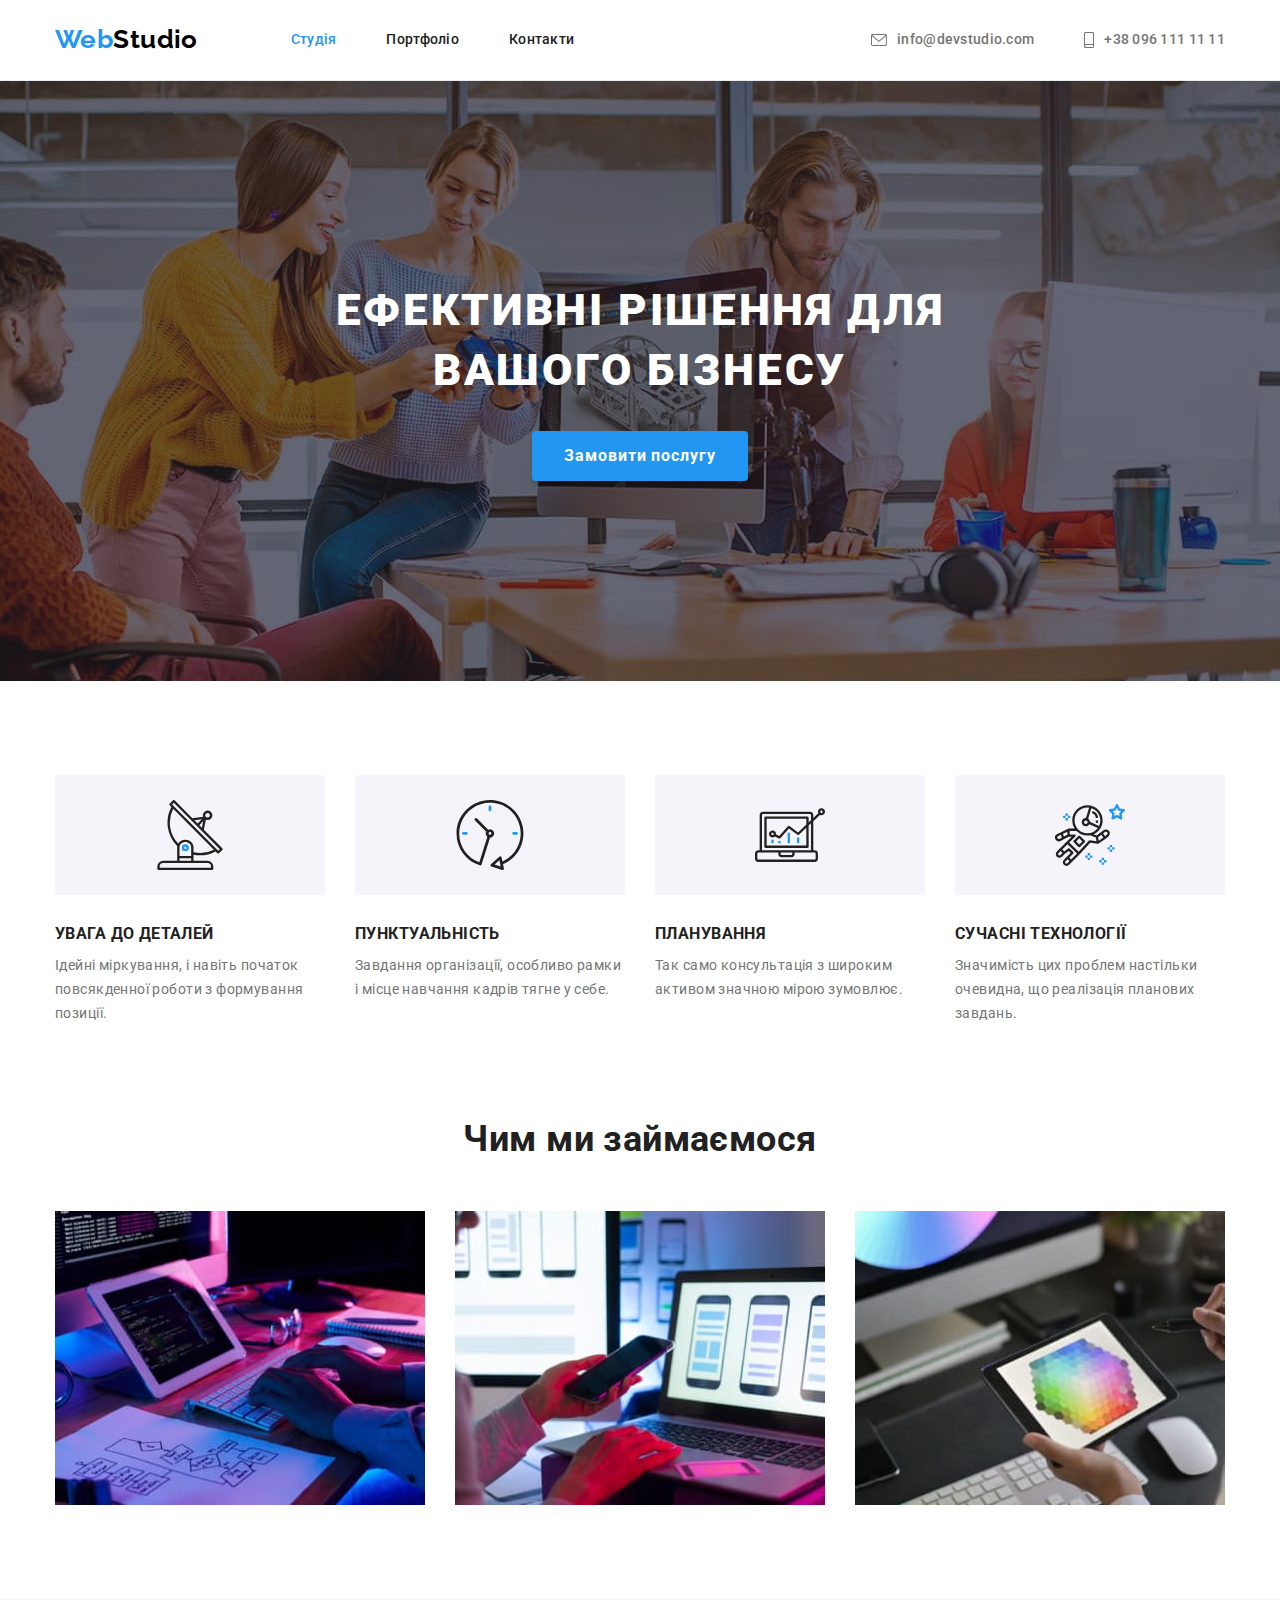
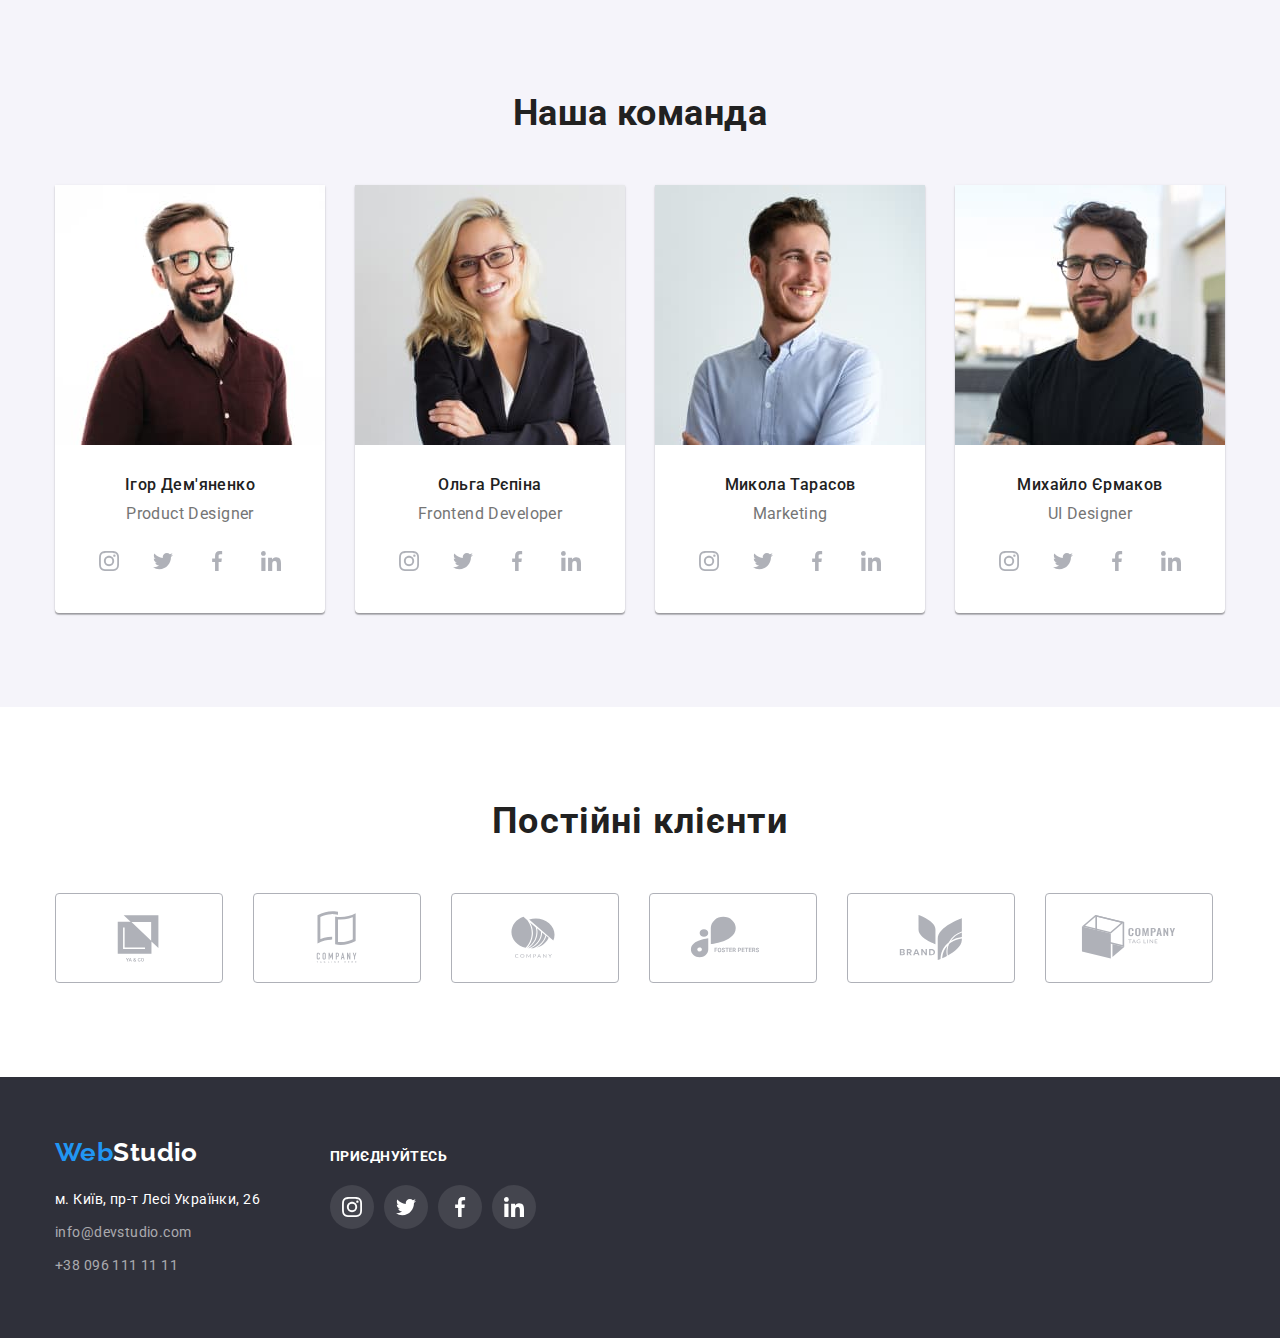
==== index.html @ b89c9b1a "перенес файлы" ====
<!DOCTYPE html>
<html lang="uk">
  <head>
    <meta charset="UTF-8" />
    <meta http-equiv="X-UA-Compatible" content="IE=edge" />
    <meta name="viewport" content="width=device-width, initial-scale=1.0" />
    <title>Web Studio</title>
    <link rel="preconnect" href="https://fonts.googleapis.com" />
    <link rel="preconnect" href="https://fonts.gstatic.com" crossorigin />
    <link
      href="https://fonts.googleapis.com/css2?family=Montserrat:wght@400;500;600&family=Raleway:wght@700&family=Roboto:wght@400;500;700;900&display=swap"
      rel="stylesheet"
    />
    <link
      rel="stylesheet"
      href="https://cdnjs.cloudflare.com/ajax/libs/modern-normalize/1.1.0/modern-normalize.min.css"
    />
    <link rel="stylesheet" href="./css/styles.css" />
  </head>
  <body>
    <!--хедер сайта-->
    <header>
      <div class="header container">
        <nav class="nav">
          <a href="./index.html" class="logo list"> <span class="span">Web</span>Studio</a>

          <ul class="site-nav list">
            <li class="nav-item"><a href="./index.html" class="studoi list">Студія</a></li>

            <li class="nav-item"><a href="./portfolio.html" class="link list">Портфоліо</a></li>

            <li class="nav-item"><a href="./index.html" class="link list">Контакти</a></li>
          </ul>
        </nav>

        <ul class="auth-nav list">
          <li class="auth-item">
            <a href="mailto:info@devstudio.com" class="link list">
              <svg class="mail">
                <use href="./images/symbol-defs-opt.svg#icon-envelope"></use>
              </svg>
              info@devstudio.com</a
            >
          </li>
          <li class="auth-item">
            <a href="tel:+380961111111" class="link list">
              <svg class="telephone">
                <use href="./images/symbol-defs-opt.svg#icon-smartphone"></use></svg
              >+38 096 111 11 11</a
            >
          </li>
        </ul>
      </div>
    </header>

    <main>
      <!--Приветствие! -->

      <section class="section-greeting">
        <div class="container">
          <h1>Ефективні рішення для вашого бізнесу</h1>
          <button type="button" class="button">Замовити послугу</button>
        </div>
      </section>

      <!--особенности!-->

      <section class="section-features">
        <div class="container">
          <h2>особенности</h2>
          <ul class="features list no-margin">
            <li class="features-item">
              <div class="svg">
                <svg class="icon">
                  <use href="./images/symbol-defs-opt.svg#icon-antenna"></use>
                </svg>
              </div>
              <h3 class="features-title">УВАГА ДО ДЕТАЛЕЙ</h3>
              <p class="no-margin">
                Ідейні міркування, і навіть початок повсякденної роботи з формування позиції.
              </p>
            </li>

            <li class="features-item">
              <div class="svg">
                <svg class="icon">
                  <use href="./images/symbol-defs-opt.svg#icon-clock"></use>
                </svg>
              </div>
              <h3 class="features-title">ПУНКТУАЛЬНІСТЬ</h3>
              <p class="no-margin">
                Завдання організації, особливо рамки і місце навчання кадрів тягне у себе.
              </p>
            </li>

            <li class="features-item">
              <div class="svg">
                <svg class="icon">
                  <use href="./images/symbol-defs-opt.svg#icon-diagram"></use>
                </svg>
              </div>
              <h3 class="features-title">ПЛАНУВАННЯ</h3>
              <p class="no-margin">
                Так само консультація з широким активом значною мірою зумовлює.
              </p>
            </li>

            <li class="features-item">
              <div class="svg">
                <svg class="icon">
                  <use href="./images/symbol-defs-opt.svg#icon-astronaut"></use>
                </svg>
              </div>
              <h3 class="features-title">СУЧАСНІ ТЕХНОЛОГІЇ</h3>
              <p class="no-margin">
                Значимість цих проблем настільки очевидна, що реалізація планових завдань.
              </p>
            </li>
          </ul>
        </div>
      </section>

      <!--сфера деятельности!-->

      <section class="section-scope">
        <div class="container">
          <h2 class="scope-title">Чим ми займаємося</h2>

          <ul class="scope-content list no-margin">
            <li class="content-item">
              <img src="./images/box1.jpg" alt="програмування" width="370" />
            </li>

            <li class="item">
              <img src="./images/box2.jpg" alt="адаптація мобільної версії" width="370" />
            </li>

            <li class="item">
              <img src="./images/box3.jpg" alt="дизайн" width="370" />
            </li>
          </ul>
        </div>
      </section>

      <!-- Наша команда-->

      <section class="section-team">
        <div class="container">
          <h2 class="title-team">Наша команда</h2>
          <ul class="team-card list no-margin">
            <li class="card-item">
              <img src="./images/igor.jpg" alt="фото дизайнера продуктів" width="270" />
              <h3 class="card-title">Ігор Дем'яненко</h3>
              <p class="card-text">Product Designer</p>

              <ul class="team-social list no-margin">
                <li class="social-item">
                  <a class="icon" href="https://www.instagram.com/"
                    ><svg width="20" height="20">
                      <use href="./images/symbol-defs-opt.svg#icon-instagram"></use></svg
                  ></a>
                </li>

                <li class="social-item">
                  <a href="https://twitter.com/" class="icon">
                    <svg width="20" height="20">
                      <use href="./images/symbol-defs-opt.svg#icon-twitter"></use></svg
                  ></a>
                </li>

                <li class="social-item">
                  <a href="https://www.facebook.com/" class="icon">
                    <svg width="20" height="20">
                      <use href="./images/symbol-defs-opt.svg#icon-facebook"></use></svg
                  ></a>
                </li>

                <li class="social-item">
                  <a href="https://www.linkedin.com/" class="icon">
                    <svg width="20" height="20">
                      <use href="./images/symbol-defs-opt.svg#icon-linkedin"></use></svg
                  ></a>
                </li>
              </ul>
            </li>

            <li class="card-item">
              <img src="./images/olga.jpg" alt="фото фронтенд розробника" width="270" />
              <h3 class="card-title">Ольга Рєпіна</h3>
              <p class="card-text">Frontend Developer</p>

              <ul class="team-social list no-margin">
                <li class="social-item">
                  <a href="https://www.instagram.com/" class="icon">
                    <svg width="20" height="20">
                      <use href="./images/symbol-defs-opt.svg#icon-instagram"></use></svg
                  ></a>
                </li>

                <li class="social-item">
                  <a href="https://twitter.com/" class="icon">
                    <svg width="20" height="20">
                      <use href="./images/symbol-defs-opt.svg#icon-twitter"></use></svg
                  ></a>
                </li>

                <li class="social-item">
                  <a href="https://www.facebook.com/" class="icon">
                    <svg width="20" height="20">
                      <use href="./images/symbol-defs-opt.svg#icon-facebook"></use></svg
                  ></a>
                </li>

                <li class="social-item">
                  <a href="https://www.linkedin.com/" class="icon">
                    <svg width="20" height="20">
                      <use href="./images/symbol-defs-opt.svg#icon-linkedin"></use></svg
                  ></a>
                </li>
              </ul>
            </li>

            <li class="card-item">
              <img src="./images/mukola.jpg" alt="фото маркетолога" width="270" />
              <h3 class="card-title">Микола Тарасов</h3>
              <p class="card-text">Marketing</p>

              <ul class="team-social list no-margin">
                <li class="social-item">
                  <a href="https://www.instagram.com/" class="icon">
                    <svg width="20" height="20">
                      <use href="./images/symbol-defs-opt.svg#icon-instagram"></use></svg
                  ></a>
                </li>

                <li class="social-item">
                  <a href="https://twitter.com/" class="icon">
                    <svg width="20" height="20">
                      <use href="./images/symbol-defs-opt.svg#icon-twitter"></use></svg
                  ></a>
                </li>

                <li class="social-item">
                  <a href="https://www.facebook.com/" class="icon">
                    <svg width="20" height="20">
                      <use href="./images/symbol-defs-opt.svg#icon-facebook"></use></svg
                  ></a>
                </li>

                <li class="social-item">
                  <a href="https://www.linkedin.com/" class="icon">
                    <svg width="20" height="20">
                      <use href="./images/symbol-defs-opt.svg#icon-linkedin"></use></svg
                  ></a>
                </li>
              </ul>
            </li>

            <li class="card-item">
              <img src="./images/mikhailo.jpg" alt="Фото веб дизайнера" width="270" />
              <h3 class="card-title">Михайло Єрмаков</h3>
              <p class="card-text">UI Designer</p>

              <ul class="team-social list no-margin">
                <li class="social-item">
                  <a href="https://www.instagram.com/" class="icon">
                    <svg width="20" height="20">
                      <use href="./images/symbol-defs-opt.svg#icon-instagram"></use></svg
                  ></a>
                </li>

                <li class="social-item">
                  <a href="https://twitter.com/" class="icon">
                    <svg width="20" height="20">
                      <use href="./images/symbol-defs-opt.svg#icon-twitter"></use></svg
                  ></a>
                </li>

                <li class="social-item">
                  <a href="https://www.facebook.com/" class="icon">
                    <svg width="20" height="20">
                      <use href="./images/symbol-defs-opt.svg#icon-facebook"></use></svg
                  ></a>
                </li>

                <li class="social-item">
                  <a href="https://www.linkedin.com/" class="icon">
                    <svg width="20" height="20">
                      <use href="./images/symbol-defs-opt.svg#icon-linkedin"></use></svg
                  ></a>
                </li>
              </ul>
            </li>
          </ul>
        </div>
      </section>

      <!-- наши клиенты! -->

      <section class="clients">
        <div class="container">
          <h2 class="clients-title">Постійні клієнти</h2>
          <ul class="client-content list no-margin">
            <li class="client-item">
              <a href="" class="item">
                <svg width="106" height="60">
                  <use href="./images/symbol-defs-opt.svg#icon-partner1"></use></svg
              ></a>
            </li>

            <li class="client-item">
              <a href="" class="item">
                <svg width="106" height="60">
                  <use href="./images/symbol-defs-opt.svg#icon-partner2"></use></svg
              ></a>
            </li>

            <li class="client-item">
              <a href="" class="item">
                <svg width="106" height="60">
                  <use href="./images/symbol-defs-opt.svg#icon-partner3"></use></svg
              ></a>
            </li>

            <li class="client-item">
              <a href="" class="item">
                <svg width="106" height="60">
                  <use href="./images/symbol-defs-opt.svg#icon-partner4"></use></svg
              ></a>
            </li>

            <li class="client-item">
              <a href="" class="item">
                <svg width="106" height="60">
                  <use href="./images/symbol-defs-opt.svg#icon-partner5"></use></svg
              ></a>
            </li>

            <li class="client-item">
              <a href="" class="item">
                <svg width="106" height="60">
                  <use href="./images/symbol-defs-opt.svg#icon-partner6"></use></svg
              ></a>
            </li>
          </ul>
        </div>
      </section>
    </main>

    <!--подвал!-->

    <footer class="footer">
      <div class="footer-container container">
        <address>
          <a href="./index.html" class="logo list"> <span class="span">Web</span>Studio</a>
          <ul class="site-address list no-margin">
            <li class="address-item">
              <a
                href="https://goo.gl/maps/yjSmeDeuVUnGaKGq8"
                target="_blank"
                rel="noreferrer noopener"
                class="link map list"
              >
                м. Київ, пр-т Лесі Українки, 26
              </a>
            </li>

            <li class="address-item">
              <a href="mailto:info@devstudio.com" class="link contact list">info@devstudio.com</a>
            </li>

            <li class="address-item">
              <a href="tel:+380961111111" class="link contact list">+38 096 111 11 11</a>
            </li>
          </ul>
        </address>
        <div class="footer-right">
          <p class="social-title">приєднуйтесь</p>
          <ul class="footer-social list no-margin">
            <li class="footer-item">
              <a class="icon" href="https://www.instagram.com/"
                ><svg width="20" height="20">
                  <use href="./images/symbol-defs-opt.svg#icon-instagram"></use>
                </svg>
              </a>
            </li>

            <li class="footer-item">
              <a href="https://twitter.com/" class="icon">
                <svg width="20" height="20">
                  <use href="./images/symbol-defs-opt.svg#icon-twitter"></use></svg
              ></a>
            </li>

            <li class="footer-item">
              <a href="https://www.facebook.com/" class="icon">
                <svg width="20" height="20">
                  <use href="./images/symbol-defs-opt.svg#icon-facebook"></use></svg
              ></a>
            </li>

            <li class="footer-item">
              <a href="https://www.linkedin.com/" class="icon">
                <svg width="20" height="20">
                  <use href="./images/symbol-defs-opt.svg#icon-linkedin"></use></svg
              ></a>
            </li>
          </ul>
        </div>
      </div>
    </footer>
  </body>
</html>
---- css/styles.css ----
/* цвет фона       #FFFFFF*/
/* цвет  переменной #FFFFFF */
/* цвет заголовков #212121 */
/* цвет текста навигации #212121  */
/* цвет текста     #757575 */
/* цвет лого       #000000 */
/* акцент цвета лого   #2196F3*/
/* цвет акцента    #2196F3*/
/* цвет фона приветствие  #C4C4C4; */
/* цвет фона команда #F5F4FA;*/
/* цвет иконок #AFB1B8 */
/* цвет фона кнопок  #f5f4fa */
/* цвет фона футер #2f303a */
/* цвет рамки хедера  #ececec*/
/* цвет рамки карты портфолио #eeeeee */
/* цвет рамки клиенты #AFB1B8;*/
/* тени навигации портфолио rgba(0, 0, 0, 0.25) */
/* тени карта команда 0px 1px 3px rgba(0, 0, 0, 0.12), 0px 1px 1px rgba(0, 0, 0, 0.14),
    0px 2px 1px rgba(0, 0, 0, 0.2); */
/* цвет адреса подвал  rgba(255, 255, 255, 0.6) */

:root {
  --primary-text-color: #757575;
  --primary-heading-color: #212121;
  --accent-color: #2196f3;
  --text-change-color: #ffffff;
  --header-logo-color: #000000;
  --footer-logo-color: #ffffff;
  --text-color-map: #ffffff;
  --text-nav-color: #212121;
  --background-color: #ffffff;
  --background-color-hello: #c4c4c4;
  --background-color-team: #f5f4fa;
  --background-footer: #2f303a;
  --background-color-button: #f5f4fa;
  --border-color-header: #ececec;
  --border-color-card: #eeeeee;
  --border-client-color: #afb1b8;
  --icon-color-team: #afb1b8;
  --nav-portfolio-shadow: rgba(0, 0, 0, 0.25);
  --card-team-shadow: 0px 1px 3px rgba(0, 0, 0, 0.12), 0px 1px 1px rgba(0, 0, 0, 0.14),
    0px 2px 1px rgba(0, 0, 0, 0.2);
  --text-adress-color: rgba(255, 255, 255, 0.6);
}
body {
  background-color: var(--background-color);
  color: var(--primary-text-color);
  font-family: 'Roboto', sans-serif;
  font-weight: 400;
  font-size: 14px;
  line-height: 1.71;
  letter-spacing: 0.03em;
  text-align: center;
}

.list {
  list-style: none;
  text-decoration: none;
}
.no-margin {
  margin-top: 0;
  margin-bottom: 0;
}

.container {
  margin-left: auto;
  margin-right: auto;
  width: 1200px;
  padding-left: 15px;
  padding-right: 15px;
}

/* header */

header {
  border-bottom: 1px solid var(--border-color-header);
}

.header {
  display: flex;
  align-items: center;
}

.logo {
  padding-top: 24px;
  padding-bottom: 24px;

  font-family: 'Raleway', sans-serif;
  font-weight: 700;
  font-size: 26px;
  line-height: 1.2;
}
.logo .span {
  color: var(--accent-color);
}
header .logo {
  color: var(--header-logo-color);
}
/* site-nav */
.nav {
  display: flex;

  align-items: center;
  /* outline: 2px solid tomato; */
}
.site-nav {
  display: flex;
  padding-left: 0;
  margin-left: 93px;
  /* outline: 2px solid tomato; */
}

.site-nav .nav-item {
  margin-left: 50px;
}
.site-nav .nav-item:first-child {
  margin-left: 0;
}
.site-nav,
.auth-nav {
  margin-top: 0;
  margin-bottom: 0;
}

.site-nav .link {
  padding-top: 32px;
  padding-bottom: 32px;

  color: var(--text-nav-color);
  font-weight: 500;
  font-size: 14px;
  line-height: 1.14;
  letter-spacing: 0.02em;
}
.site-nav .link:hover,
.site-nav .link:focus {
  color: var(--accent-color);
}

.site-nav .studoi {
  padding-top: 32px;
  padding-bottom: 32px;

  color: var(--accent-color);
  font-weight: 500;
  font-size: 14px;
  line-height: 1.14;
  letter-spacing: 0.02em;
}
.site-nav .portfolio {
  padding-top: 32px;
  padding-bottom: 32px;

  color: var(--accent-color);
  font-weight: 500;
  font-size: 14px;
  line-height: 1.14;
  letter-spacing: 0.02em;
}
.site-nav .contact {
  padding-top: 32px;
  padding-bottom: 32px;

  color: var(--accent-color);
  font-weight: 500;
  font-size: 14px;
  line-height: 1.14;
  letter-spacing: 0.02em;
}
/* auth-nav */
.auth-nav {
  display: flex;
  padding-left: 0;
  margin-left: auto;

  /* outline: 2px solid tomato; */
}

.auth-nav .auth-item {
  margin-left: 50px;
}
.auth-nav .auth-item:first-child {
  margin-left: 0;
}

.auth-nav .auth-item .mail {
  margin-right: 10px;

  width: 16px;
  height: 12px;
  fill: currentColor;
}

.auth-nav .auth-item .telephone {
  margin-right: 10px;

  width: 10px;
  height: 16px;
  fill: currentColor;
}

.auth-nav .auth-item :hover,
.auth-nav .auth-item :focus {
  color: var(--accent-color);
  fill: var(--accent-color);
}

.auth-nav .link {
  display: flex;
  align-items: center;
  justify-content: center;

  padding-top: 32px;
  padding-bottom: 32px;

  color: var(--primary-text-color);
  font-weight: 500;
  font-size: 14px;
  line-height: 1.14;
  letter-spacing: 0.02em;
}

/* приветствие */
.section-greeting {
  max-width: 1600px;
  height: 600px;
  margin-left: auto;
  margin-right: auto;
  padding-top: 200px;
  padding-bottom: 200px;

  /* background-color: var(--background-color-hello); */

  background-image: linear-gradient(to right, rgba(47, 48, 58, 0.4), rgba(47, 48, 58, 0.4)),
    url(../images/hello.jpg);

  background-repeat: no-repeat, no-repeat;
  background-position: center, center;
  background-size: cover, cover;
}
.section-greeting h1 {
  width: 696px;
  margin-left: auto;
  margin-right: auto;
  margin-bottom: 30px;
  margin-top: 0;

  color: var(--text-change-color);
  font-weight: 900;
  font-size: 44px;
  line-height: 1.36;
  letter-spacing: 0.06em;
  text-transform: uppercase;
}

.section-greeting .container .button {
  display: block;
  min-width: 216px;
  padding: 10px 32px;
  margin-left: auto;
  margin-right: auto;

  background-color: var(--accent-color);
  color: var(--text-change-color);
  box-shadow: 0px 4px 4px rgba(0, 0, 0, 0.15);
  font-family: inherit;
  font-weight: 700;
  font-size: 16px;
  line-height: 1.9;
  letter-spacing: 0.06em;
  cursor: pointer;
  border-radius: 4px;
  border: none;
}
/* .section-greeting .button:hover,
.section-greeting .button:focus {
  background-color: var(--accent-color);
  color: var(--text-change-color);
} */

/* особенности */

.section-features {
  padding-top: 94px;
  padding-bottom: 94px;
}
.section-features h2 {
  position: absolute;
  width: 1px;
  height: 1px;
  margin: -1px;
  border: 0;
  padding: 0;

  white-space: nowrap;
  clip-path: inset(100%);
  clip: rect(0 0 0 0);
  overflow: hidden;
}

.section-features .features {
  display: flex;
  padding-left: 0;

  /* outline: 2px solid tomato; */
}

.features .features-item {
  width: 270px;
  text-align: left;
  margin-left: 30px;

  /* outline: 2px solid teal; */
}

.features .features-item:first-child {
  margin-left: 0;
}

.features .features-item .svg {
  display: flex;
  align-items: center;
  justify-content: center;
  margin-bottom: 30px;

  width: 270px;
  height: 120px;

  background-color: #f5f4fa;
  border-radius: 4px;
}

.features .features-item .icon {
  width: 70px;
  height: 70px;
}
.section-features .features-title {
  margin-top: 0;
  margin-bottom: 10px;

  color: var(--primary-heading-color);
  font-weight: 700;
  line-height: 1.14;
}

/* сфера деятельности */
.section-scope {
  padding-bottom: 94px;
}

.section-scope .container .scope-content {
  display: flex;
  padding-left: 0;
  justify-content: space-between;
}

.scope-content > .content-item {
  margin-left: 30px;
}

.scope-content > .content-item:first-child {
  margin-left: 0;
}

.section-scope .scope-title {
  margin-top: 0;
  margin-bottom: 50px;

  color: var(--primary-heading-color);
  font-weight: 700;
  font-size: 36px;
  line-height: 1.16;
  text-align: center;
}

/* наша команда */
.section-team {
  padding-top: 94px;
  padding-bottom: 94px;

  background-color: var(--background-color-team);
}

.section-team .title-team {
  color: var(--primary-heading-color);
  font-weight: 700;
  font-size: 36px;
  line-height: 1.16;
  margin-top: 0;
  margin-bottom: 50px;
}

.section-team .team-card {
  display: flex;
  padding-left: 0;
}

.team-card > .card-item {
  margin-left: 30px;

  background-color: var(--background-color);
  border-radius: 0px 0px 4px 4px;
  box-shadow: var(--card-team-shadow);
}

.team-card > .card-item:first-child {
  margin-left: 0;
}
.section-team .card-title {
  margin-bottom: 0;
  margin-top: 30px;

  color: var(--primary-heading-color);
  font-weight: 500;
  font-size: 16px;
  line-height: 1.19;
}

.section-team .card-text {
  margin-top: 10px;
  margin-bottom: 0;

  color: var(--primary-text-color);
  font-size: 16px;
  line-height: 1.19;
}

.section-team .team-social {
  padding-left: 0;
  margin-top: 16px;
  margin-bottom: 30px;
  margin-left: 32px;
  margin-right: 32px;

  display: flex;
  align-items: center;
}

.section-team .social-item {
  margin-left: 10px;

  color: var(--primary-text-color);
  fill: var(--primary-text-color);
}

.section-team .social-item:first-child {
  margin-left: 0;
}

.social-item .icon {
  display: flex;
  align-items: center;
  justify-content: center;

  width: 44px;
  height: 44px;

  fill: var(--icon-color-team);
}

.social-item .icon:hover,
.social-item .icon:focus {
  background-color: var(--accent-color);
  fill: var(--background-color);
  border-radius: 50%;
}

/* наши клиенты */
.clients {
  padding-top: 94px;
  padding-bottom: 94px;
}

.clients-title {
  color: var(--primary-heading-color);
  font-weight: 700;
  font-size: 36px;
  line-height: 1.16;
  letter-spacing: 0.03em;

  margin-top: 0;
  margin-bottom: 50px;
}

.client-content {
  padding-left: 0;

  display: flex;

  gap: 30px;
}

.client-item {
  flex-basis: calc((100%-150px) / 6);
}

.client-item .item {
  display: flex;
  align-items: center;
  justify-content: center;

  width: 168px;
  height: 90px;

  fill: var(--icon-color-team);
  border: 1px solid var(--border-client-color);
  border-radius: 4px;
}

.client-item .item:hover,
.client-item .item:focus {
  fill: var(--accent-color);
  border: 1px solid var(--accent-color);
}

/* портфолио заголовок */
.section-portfolio {
  padding-top: 94px;
  padding-bottom: 94px;
}
.section-portfolio h1 {
  position: absolute;
  width: 1px;
  height: 1px;
  margin: -1px;
  border: 0;
  padding: 0;

  white-space: nowrap;
  clip-path: inset(100%);
  clip: rect(0 0 0 0);
  overflow: hidden;
}

/* button portfolio */

.portfolio-nav {
  display: flex;
  justify-content: center;
  padding: 0;

  margin-top: 0;
  margin-bottom: 50px;
}

.portfolio-nav .portfolio-btn {
  padding: 6px 25px;

  background-color: var(--background-color-button);
  color: var(--primary-heading-color);
  font-family: inherit;
  border-radius: 4px;
  border-style: none;
  font-weight: 500;
  font-size: 16px;
  line-height: 1.62;
  cursor: pointer;
}

.portfolio-nav .nav-item {
  margin-left: 8px;
}
.portfolio-nav .nav-item:first-child {
  margin-left: 0;
}

.portfolio-nav .portfolio-btn:hover,
.portfolio-nav .portfolio-btn:focus {
  background-color: var(--accent-color);
  color: var(--text-change-color);
  box-shadow: 0px 4px 4px var(--nav-portfolio-shadow);
}

/* портфолио основная инфа */
img {
  display: block;
  max-width: 100%;
}
.cards-info {
  padding: 0;
  margin: 0;
  display: flex;
  flex-wrap: wrap;
  gap: 30px;

  /* margin-left: -30px;
  margin-top: -30px; */
}

.cards-info > .card {
  flex-basis: calc((100% - 60px) / 3);
}

.cards-info .card .card-link {
  display: block;
}

.cards-info .card .card-link:hover,
.cards-info .card .card-link:focus {
  box-shadow: 0px 1px 1px rgba(0, 0, 0, 0.12), 0px 4px 4px rgba(0, 0, 0, 0.06),
    1px 4px 6px rgba(0, 0, 0, 0.16);
}

.card-content {
  padding: 20px 24px;
  text-align: left;
  border-left: 1px solid var(--border-color-card);
  border-right: 1px solid var(--border-color-card);
  border-bottom: 1px solid var(--border-color-card);
}

.section-portfolio .card-title {
  margin-top: 0;
  margin-bottom: 4px;

  color: var(--primary-heading-color);
  font-weight: 700;
  font-size: 18px;
  line-height: 2;
  letter-spacing: 0.06em;
}

.section-portfolio .card-text {
  margin-top: 0;
  margin-bottom: 0;

  color: var(--primary-text-color);
  font-size: 16px;
  line-height: 1.9;
}

/* footer */

footer {
  background-color: var(--background-footer);
}

.footer {
  padding-top: 60px;
  padding-bottom: 60px;
  text-align: left;
}

.footer-container {
  display: flex;
  align-items: baseline;
}

.footer .logo {
  padding-top: 0px;
  padding-bottom: 0;
  margin-bottom: 20px;
  margin-left: 0;

  color: var(--footer-logo-color);
  display: inline-block;
}

.footer address {
  font-style: normal;
  margin-left: 0;
}

.site-address {
  padding-left: 0;
}

.site-address .address-item {
  margin-bottom: 9px;
}

.site-address .address-item:last-child {
  margin-bottom: 0;
}
.site-address .map {
  color: var(--text-color-map);
  line-height: 1.71;
}
.site-address .map:hover,
.site-address .map:focus {
  color: var(--accent-color);
}
.site-address .contact {
  color: var(--text-adress-color);
  line-height: 1.71;
}
.site-address .contact:hover,
.site-address .contact:focus {
  color: var(--accent-color);
}

.footer-right {
  margin-left: 70px;
}

.footer .social-title {
  margin-top: 0;
  margin-bottom: 20px;
  font-weight: 700;
  font-size: 14px;
  line-height: 1.14;
  letter-spacing: 0.03em;
  text-transform: uppercase;

  color: var(--text-change-color);
}

.footer .footer-social {
  display: flex;
  align-items: center;
  padding-left: 0;
}

.footer .footer-item {
  margin-left: 10px;

  background-color: rgba(255, 255, 255, 0.1);
  border-radius: 50%;
}

.footer .footer-item:first-child {
  margin-left: 0;
}

.footer-item .icon {
  display: flex;
  align-items: center;
  justify-content: center;

  width: 44px;
  height: 44px;

  fill: var(--footer-logo-color);
}

.footer-item .icon:hover,
.footer-item .icon:focus {
  background-color: var(--accent-color);
  fill: var(--background-color);
  border-radius: 50%;
}
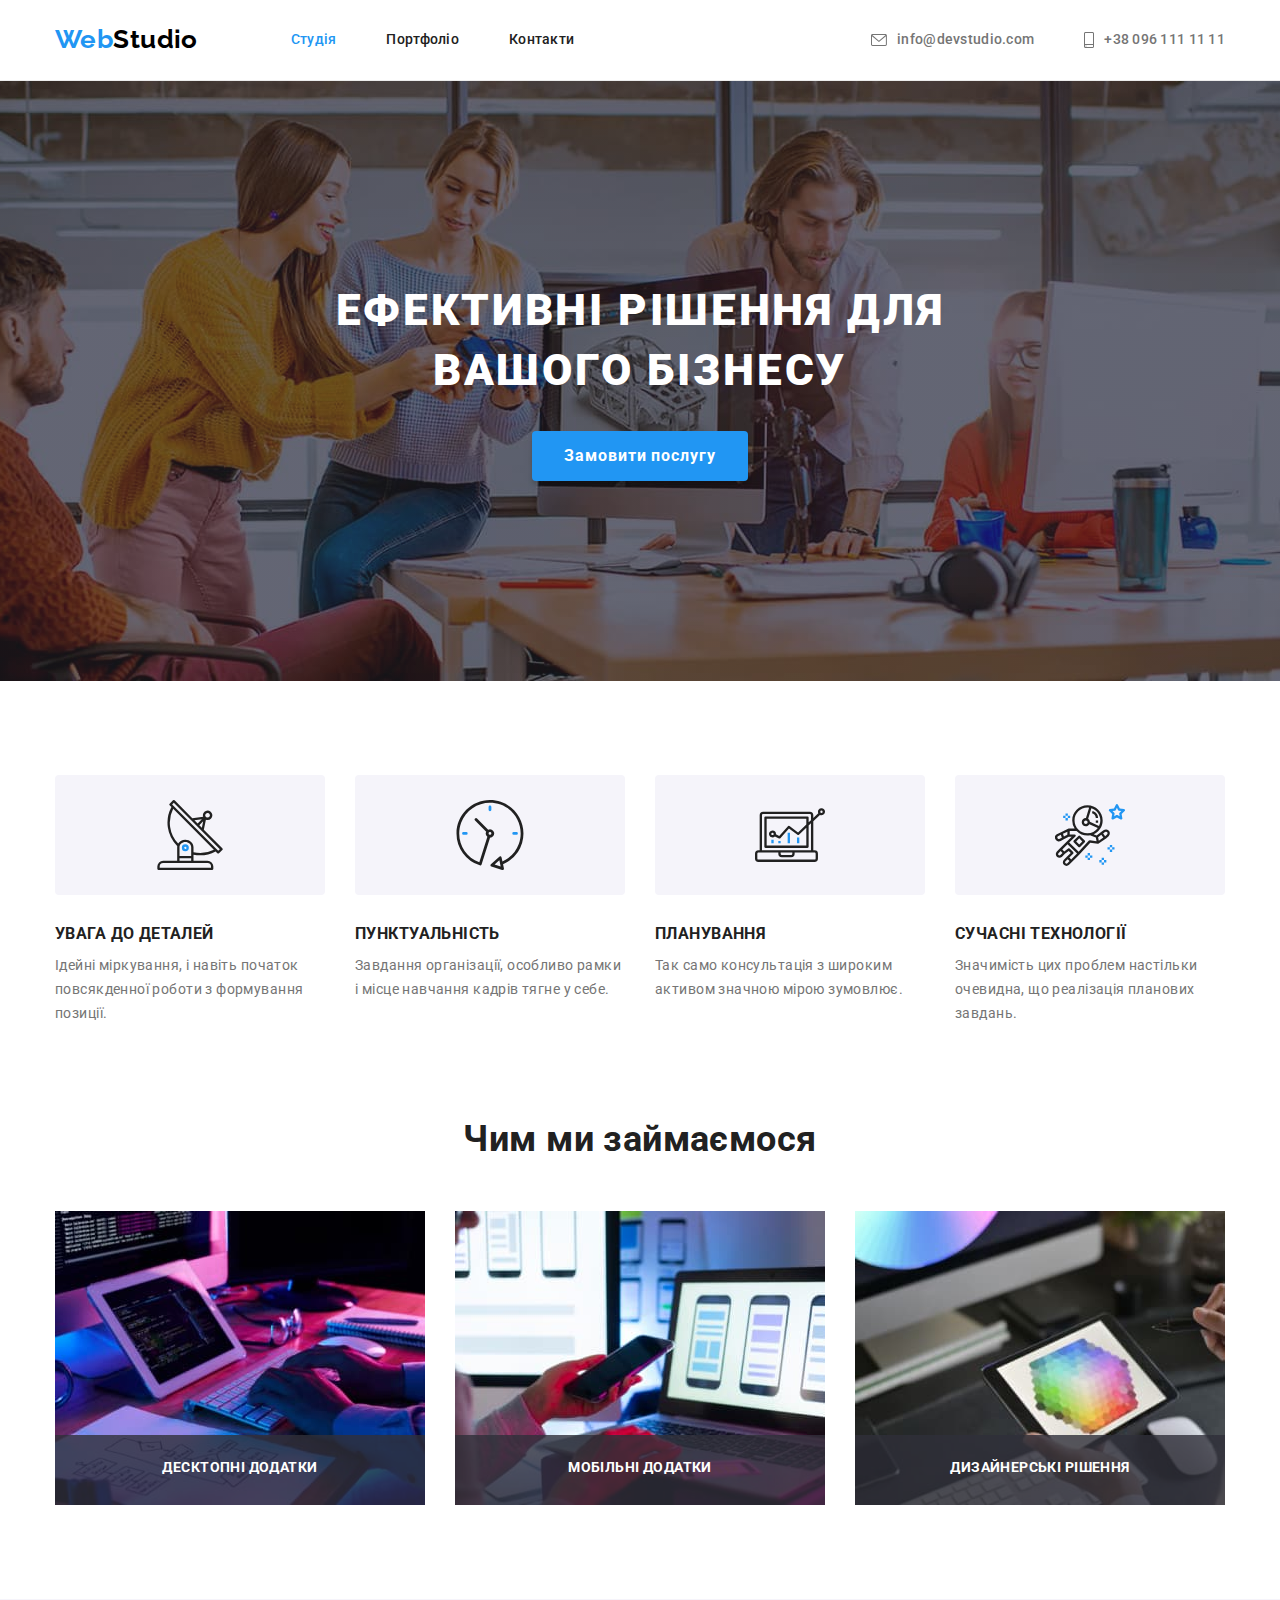
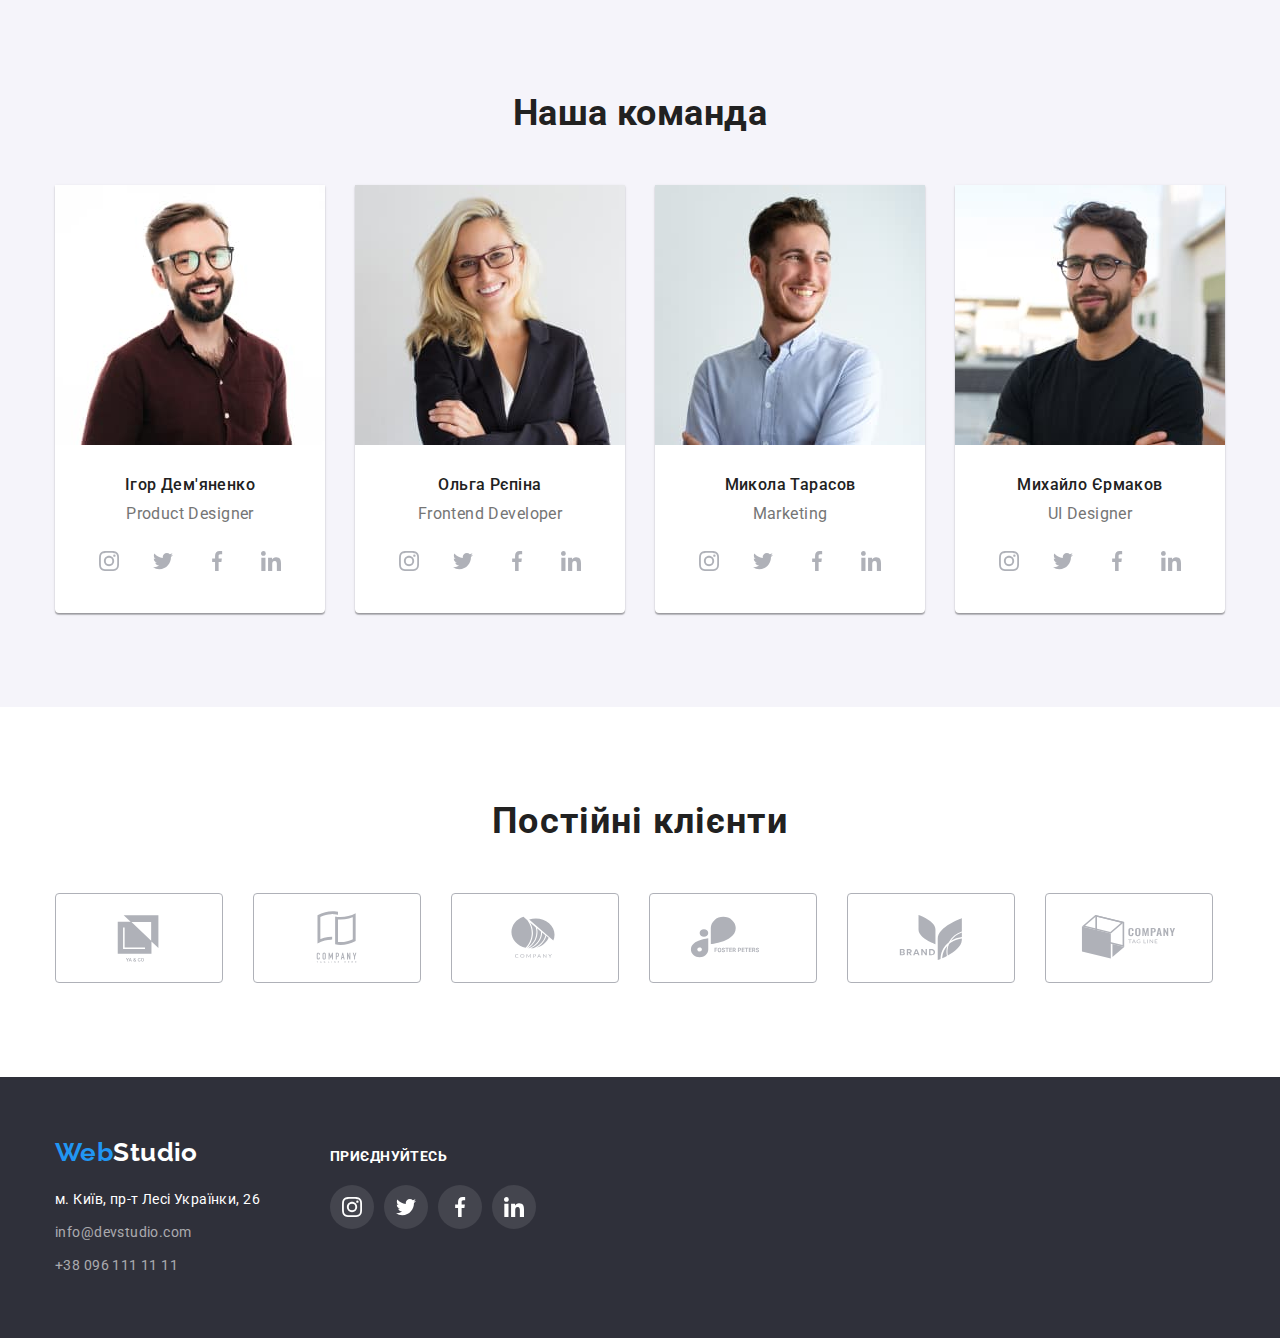
==== commit a06bd927: "домашка 5" ====
--- a/index.html
+++ b/index.html
@@ -128,15 +128,24 @@
 
           <ul class="scope-content list no-margin">
             <li class="content-item">
-              <img src="./images/box1.jpg" alt="програмування" width="370" />
-            </li>
-
-            <li class="item">
-              <img src="./images/box2.jpg" alt="адаптація мобільної версії" width="370" />
-            </li>
-
-            <li class="item">
-              <img src="./images/box3.jpg" alt="дизайн" width="370" />
+              <div class="item-thumb">
+                <img src="./images/box1.jpg" alt="програмування" width="370" />
+                <p class="content-item-text">Десктопні додатки</p>
+              </div>
+            </li>
+
+            <li class="content-item">
+              <div class="item-thumb">
+                <img src="./images/box2.jpg" alt="адаптація мобільної версії" width="370" />
+                <p class="content-item-text">Мобільні додатки</p>
+              </div>
+            </li>
+
+            <li class="content-item">
+              <div class="item-thumb">
+                <img src="./images/box3.jpg" alt="дизайн" width="370" />
+                <p class="content-item-text">Дизайнерські рішення</p>
+              </div>
             </li>
           </ul>
         </div>
--- a/css/styles.css
+++ b/css/styles.css
@@ -348,20 +348,6 @@
   padding-bottom: 94px;
 }
 
-.section-scope .container .scope-content {
-  display: flex;
-  padding-left: 0;
-  justify-content: space-between;
-}
-
-.scope-content > .content-item {
-  margin-left: 30px;
-}
-
-.scope-content > .content-item:first-child {
-  margin-left: 0;
-}
-
 .section-scope .scope-title {
   margin-top: 0;
   margin-bottom: 50px;
@@ -371,6 +357,52 @@
   font-size: 36px;
   line-height: 1.16;
   text-align: center;
+}
+
+.section-scope .scope-content {
+  display: flex;
+  padding-left: 0;
+  justify-content: space-between;
+}
+
+.scope-content > .content-item {
+  margin-left: 30px;
+}
+
+.scope-content > .content-item:first-child {
+  margin-left: 0;
+}
+
+.item-thumb {
+  position: relative;
+}
+
+.item-thumb::before {
+  position: absolute;
+  content: '';
+  width: 100%;
+  height: 70px;
+  left: 0;
+  bottom: 0;
+
+  background-color: rgba(47, 48, 58, 0.8);
+}
+
+.scope-content .content-item-text {
+  position: absolute;
+  bottom: 10%;
+  left: 50%;
+  transform: translate(-50%, 0%);
+
+  margin: 0;
+
+  font-family: 'Roboto';
+  font-weight: 700;
+  font-size: 14px;
+  line-height: 1.14;
+  letter-spacing: 0.03em;
+  text-transform: uppercase;
+  color: var(--text-change-color);
 }
 
 /* наша команда */
@@ -601,6 +633,51 @@
     1px 4px 6px rgba(0, 0, 0, 0.16);
 }
 
+.cards-info .card .card-thumb {
+  position: relative;
+}
+
+.cards-info .card .card-thumb::before {
+  display: inline-block;
+  content: '';
+  position: absolute;
+  width: 100%;
+  height: 100%;
+  top: 0;
+  left: 0;
+
+  opacity: 0;
+
+  background-color: rgba(33, 150, 243, 0.9);
+}
+
+.cards-info .card .card-thumb .thumb-text {
+  position: absolute;
+  left: 0;
+  top: 0;
+  transform: translate(0%, -50%);
+
+  margin-top: 0;
+  margin-bottom: 0;
+
+  width: 100%;
+  height: 100%;
+
+  opacity: 0;
+
+  font-size: 16px;
+  line-height: 1.9;
+  color: var(--primary-text-color);
+}
+
+/* .cards-info .card .card-thumb:hover {
+  opacity: 1;
+} */
+.cards-info .card .card-thumb:hover::before,
+.cards-info .card .card-thumb .thumb-text:hover {
+  opacity: 1;
+}
+
 .card-content {
   padding: 20px 24px;
   text-align: left;
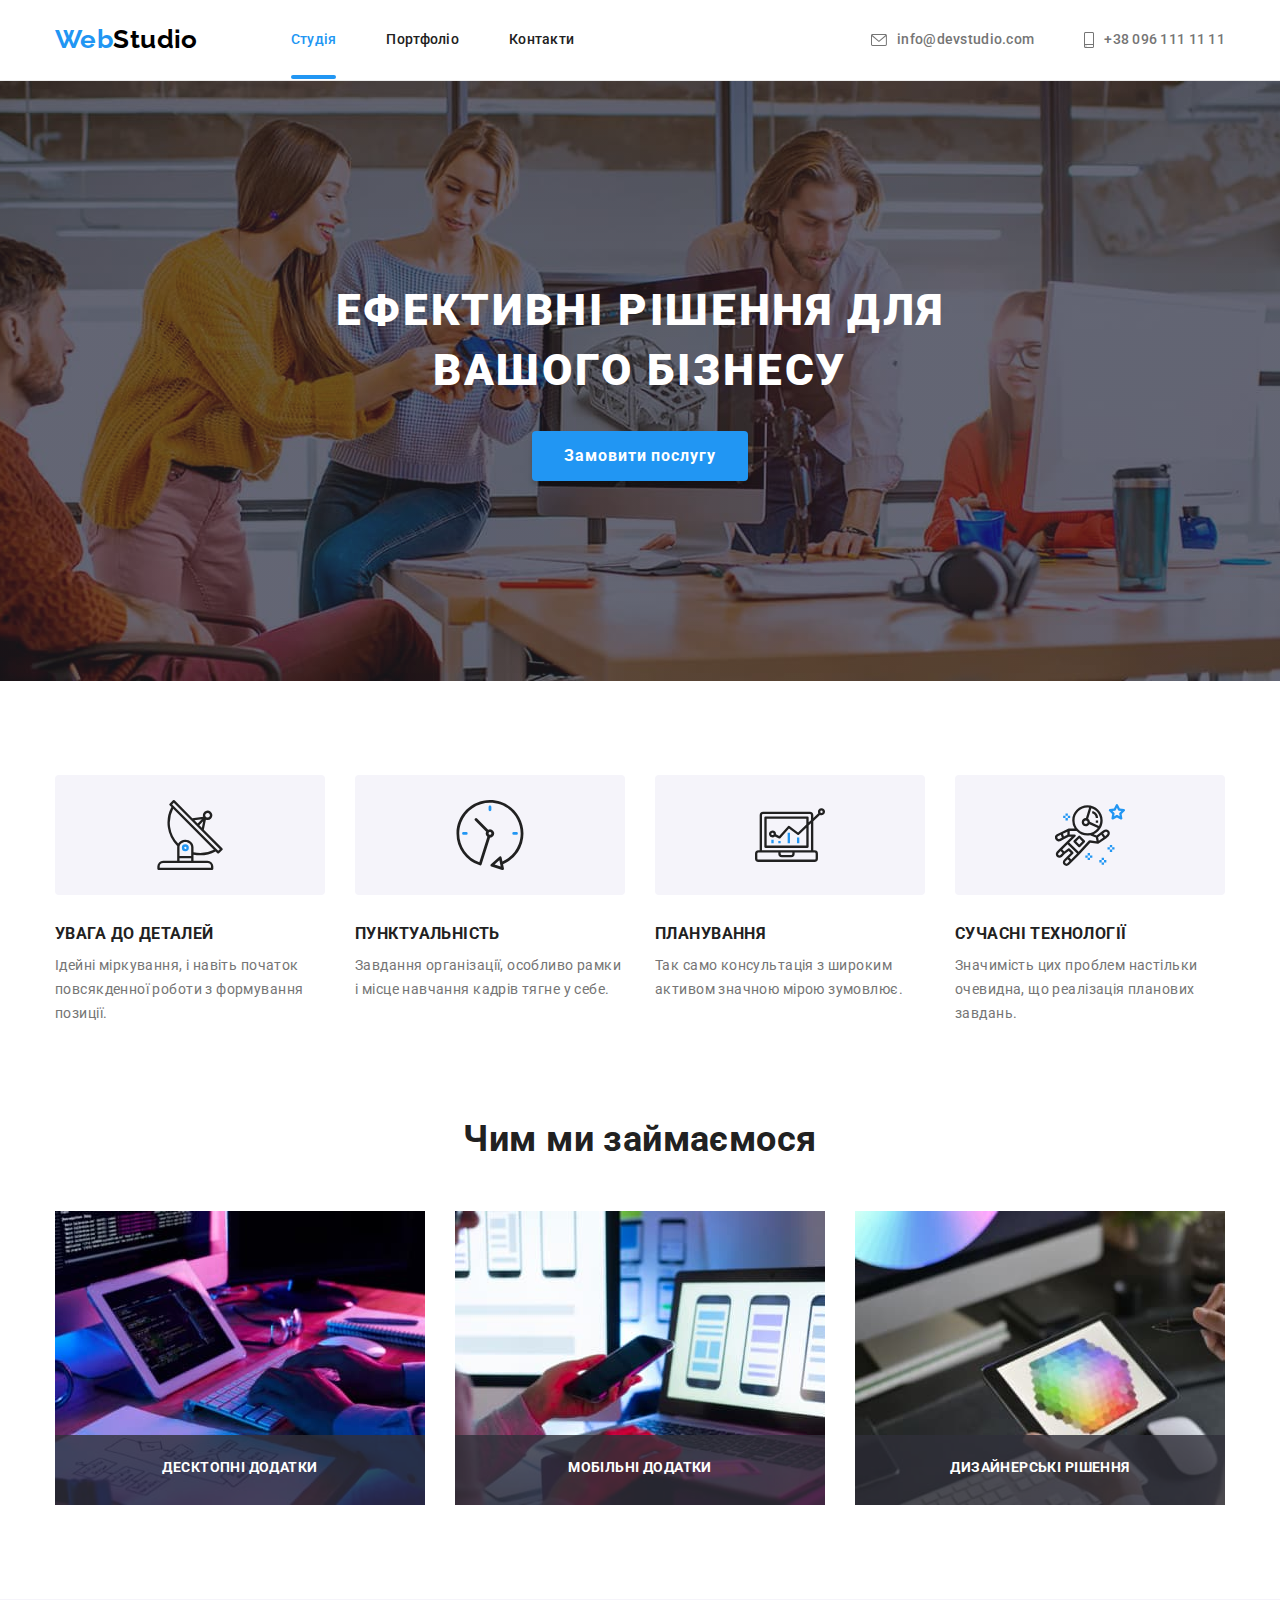
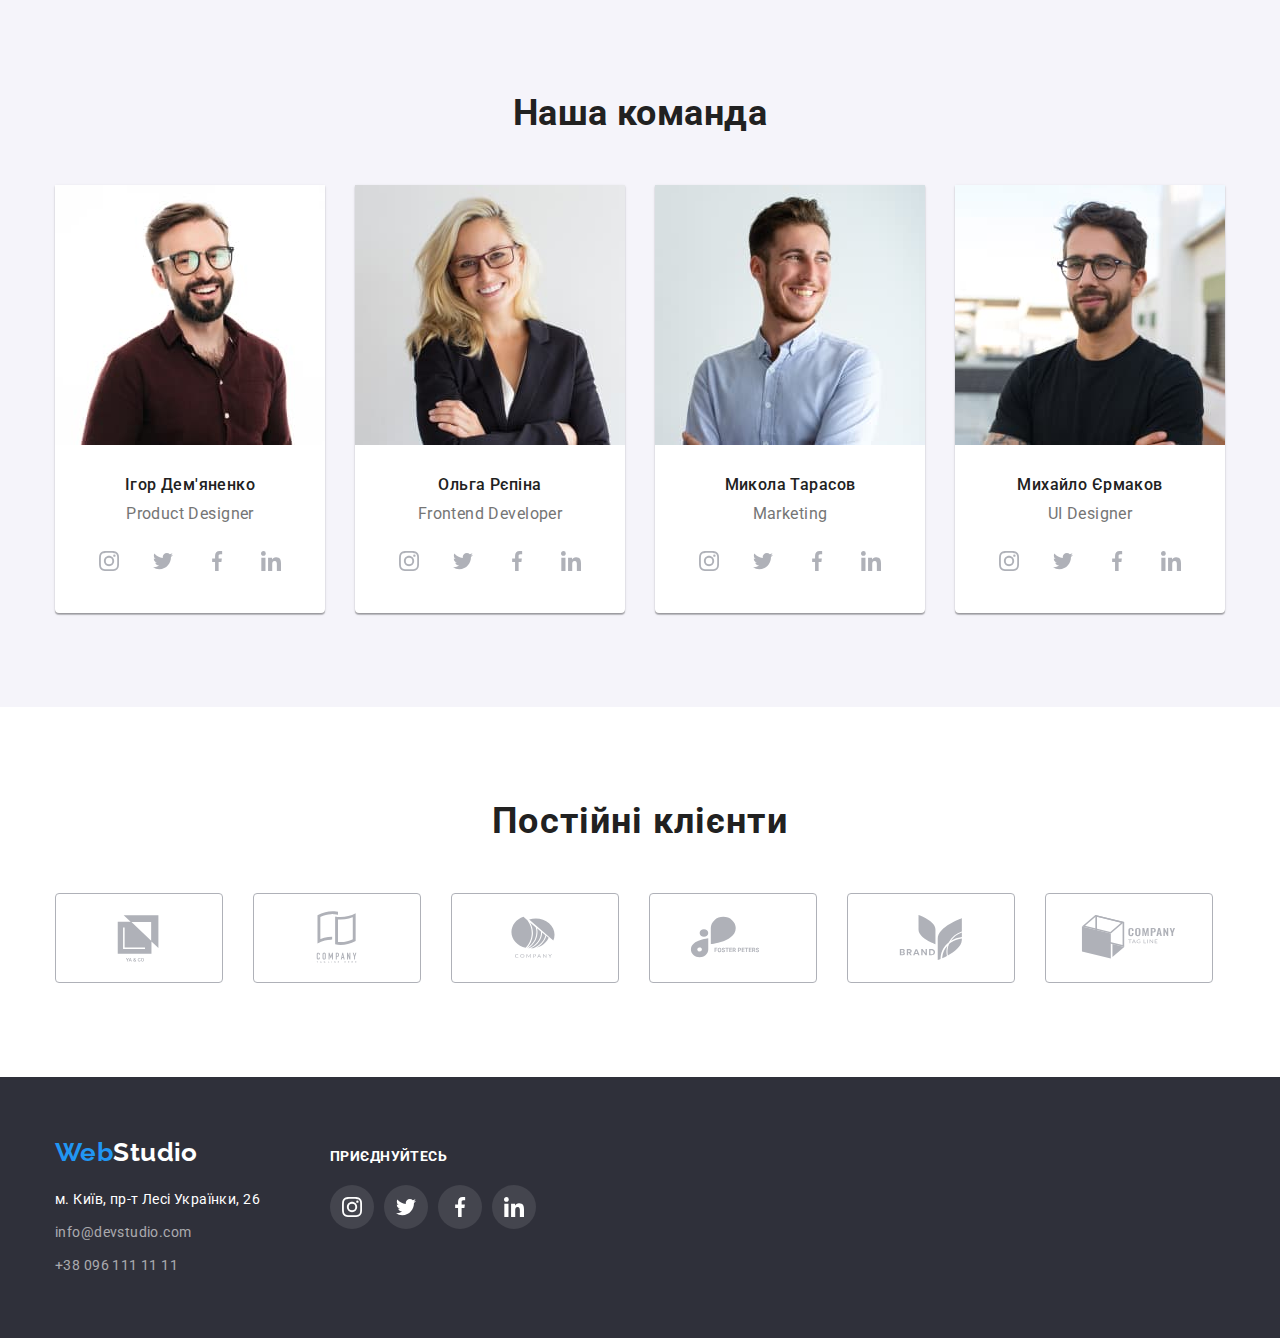
==== commit 9f2ce755: "доработал дз" ====
--- a/index.html
+++ b/index.html
@@ -59,7 +59,7 @@
       <section class="section-greeting">
         <div class="container">
           <h1>Ефективні рішення для вашого бізнесу</h1>
-          <button type="button" class="button">Замовити послугу</button>
+          <button data-modal-open type="button" class="button">Замовити послугу</button>
         </div>
       </section>
 
@@ -418,5 +418,18 @@
         </div>
       </div>
     </footer>
+
+    <!-- модельное окно -->
+    <div class="backdrop is-hidden" data-modal>
+      <div class="modal">
+        <button type="button" class="close-btn" data-modal-close>
+          <svg class="close-modal">
+            <use href="./images/symbol-defs-opt.svg#icon-Vector-1"></use>
+          </svg>
+        </button>
+      </div>
+    </div>
+
+    <script src="./js/modal.js"></script>
   </body>
 </html>
--- a/css/styles.css
+++ b/css/styles.css
@@ -123,6 +123,7 @@
 }
 
 .site-nav .link {
+  position: relative;
   padding-top: 32px;
   padding-bottom: 32px;
 
@@ -132,12 +133,32 @@
   line-height: 1.14;
   letter-spacing: 0.02em;
 }
+
+.site-nav .link::after {
+  content: '';
+  position: absolute;
+  display: block;
+  bottom: 0;
+
+  width: 100%;
+  height: 4px;
+  border-radius: 2px;
+
+  opacity: 0;
+
+  background-color: #2196f3;
+}
+
 .site-nav .link:hover,
-.site-nav .link:focus {
+.site-nav .link:focus,
+.site-nav .link:hover::after,
+.site-nav .link:focus::after {
+  opacity: 1;
   color: var(--accent-color);
 }
 
 .site-nav .studoi {
+  position: relative;
   padding-top: 32px;
   padding-bottom: 32px;
 
@@ -147,7 +168,9 @@
   line-height: 1.14;
   letter-spacing: 0.02em;
 }
+
 .site-nav .portfolio {
+  position: relative;
   padding-top: 32px;
   padding-bottom: 32px;
 
@@ -157,7 +180,9 @@
   line-height: 1.14;
   letter-spacing: 0.02em;
 }
+
 .site-nav .contact {
+  position: relative;
   padding-top: 32px;
   padding-bottom: 32px;
 
@@ -166,6 +191,21 @@
   font-size: 14px;
   line-height: 1.14;
   letter-spacing: 0.02em;
+}
+
+.site-nav .studoi::after,
+.site-nav .portfolio::after,
+.site-nav .contact::after {
+  content: '';
+  position: absolute;
+  display: block;
+  bottom: 0;
+
+  width: 100%;
+  height: 4px;
+  border-radius: 2px;
+
+  background-color: #2196f3;
 }
 /* auth-nav */
 .auth-nav {
@@ -654,14 +694,11 @@
 .cards-info .card .card-thumb .thumb-text {
   position: absolute;
   left: 0;
-  top: 0;
+  top: 50%;
   transform: translate(0%, -50%);
 
   margin-top: 0;
   margin-bottom: 0;
-
-  width: 100%;
-  height: 100%;
 
   opacity: 0;
 
@@ -670,11 +707,11 @@
   color: var(--primary-text-color);
 }
 
-/* .cards-info .card .card-thumb:hover {
+.cards-info .card .card-thumb:hover::before {
   opacity: 1;
-} */
-.cards-info .card .card-thumb:hover::before,
-.cards-info .card .card-thumb .thumb-text:hover {
+}
+
+.cards-info .card .card-thumb:hover .thumb-text {
   opacity: 1;
 }
 
@@ -816,3 +853,61 @@
   fill: var(--background-color);
   border-radius: 50%;
 }
+
+/* модельное окно */
+
+.backdrop {
+  position: fixed;
+  left: 0;
+  top: 0;
+
+  width: 100%;
+  height: 100%;
+
+  background-color: rgba(0, 0, 0, 0.2);
+}
+
+.is-hidden {
+  opacity: 0;
+  pointer-events: none;
+}
+
+.modal {
+  position: absolute;
+  left: 50%;
+  top: 50%;
+  transform: translate(-50%, -50%);
+
+  width: 528px;
+  height: 581px;
+
+  box-shadow: 0px 1px 3px rgba(0, 0, 0, 0.12), 0px 1px 1px rgba(0, 0, 0, 0.14),
+    0px 2px 1px rgba(0, 0, 0, 0.2);
+  border-radius: 4px;
+  background-color: var(--background-color);
+}
+
+.close-btn {
+  position: absolute;
+  top: 8px;
+  right: 8px;
+
+  display: flex;
+  align-items: center;
+  justify-content: center;
+
+  width: 30px;
+  height: 30px;
+  fill: black;
+
+  background: #ffffff;
+  border: 1px solid rgba(0, 0, 0, 0.1);
+  border-radius: 50%;
+  cursor: pointer;
+}
+
+.close-modal {
+  width: 11px;
+  height: 11px;
+  color: currentColor;
+}
